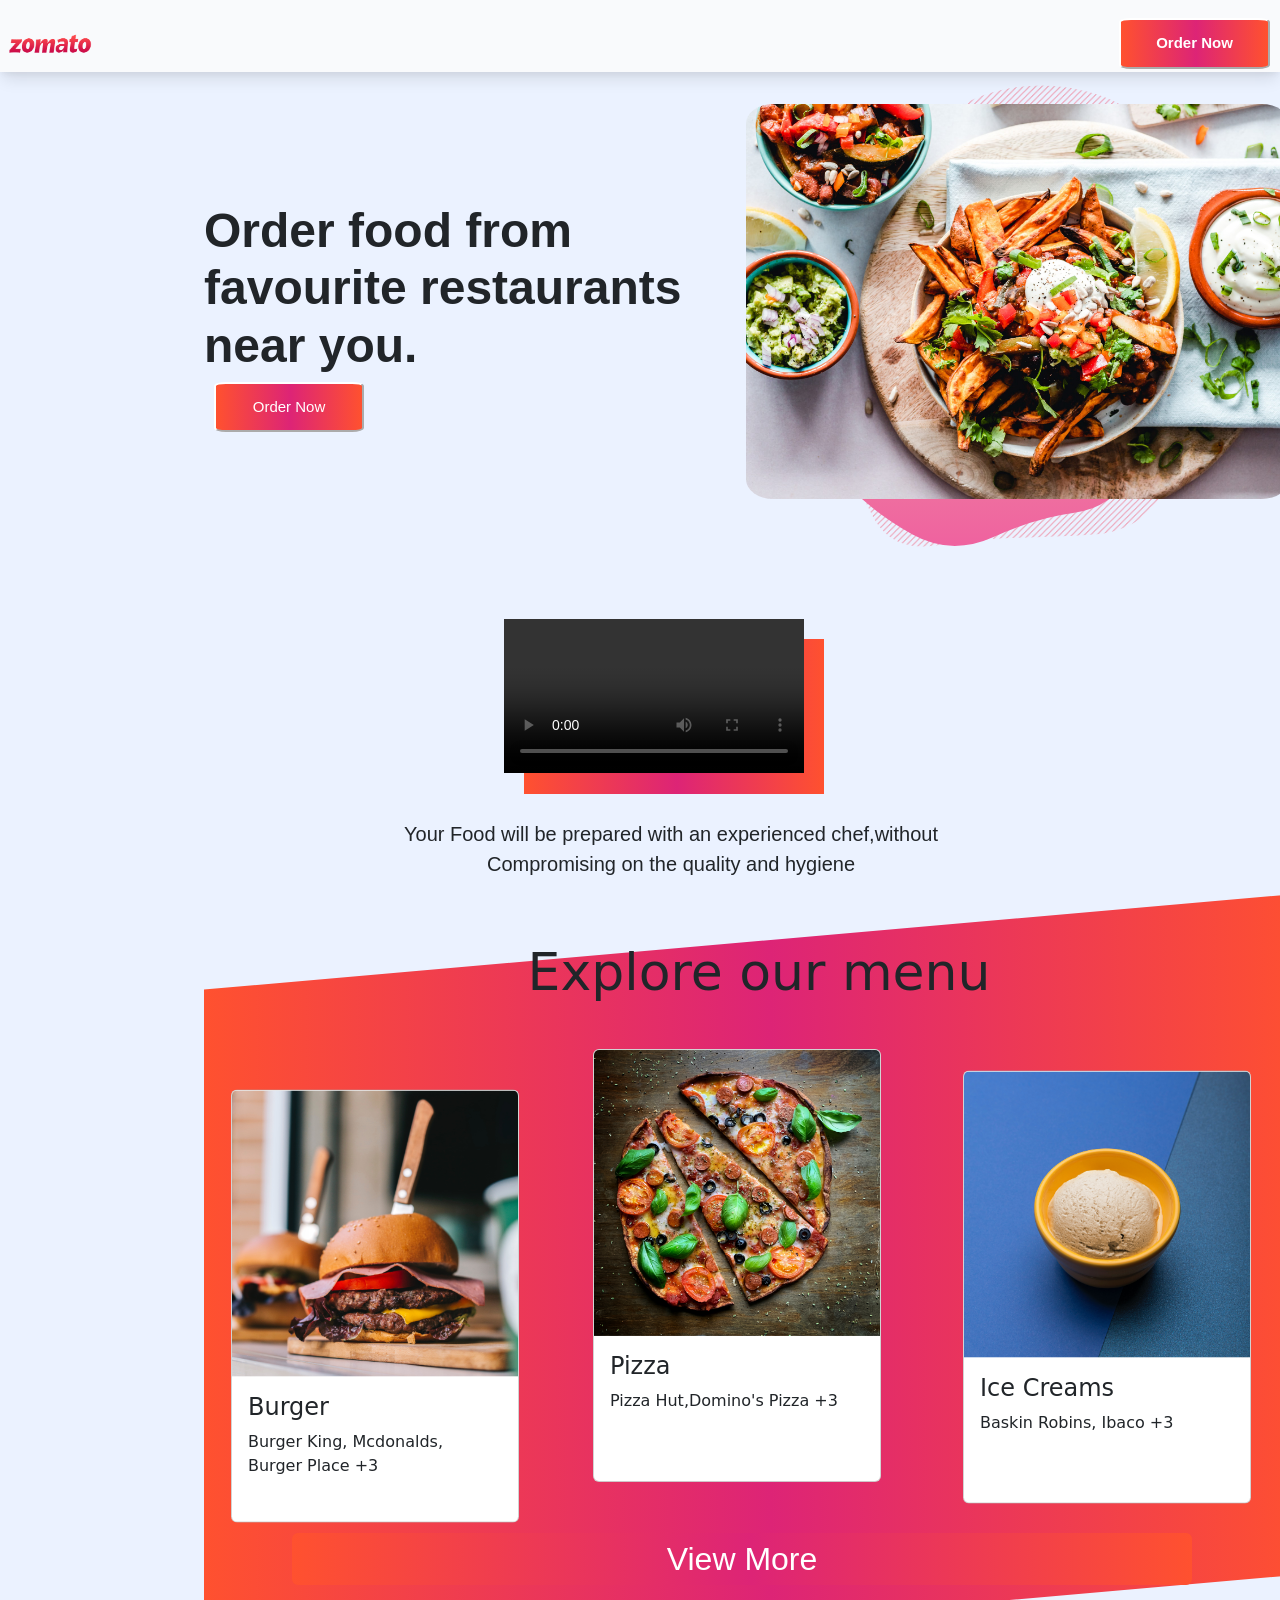
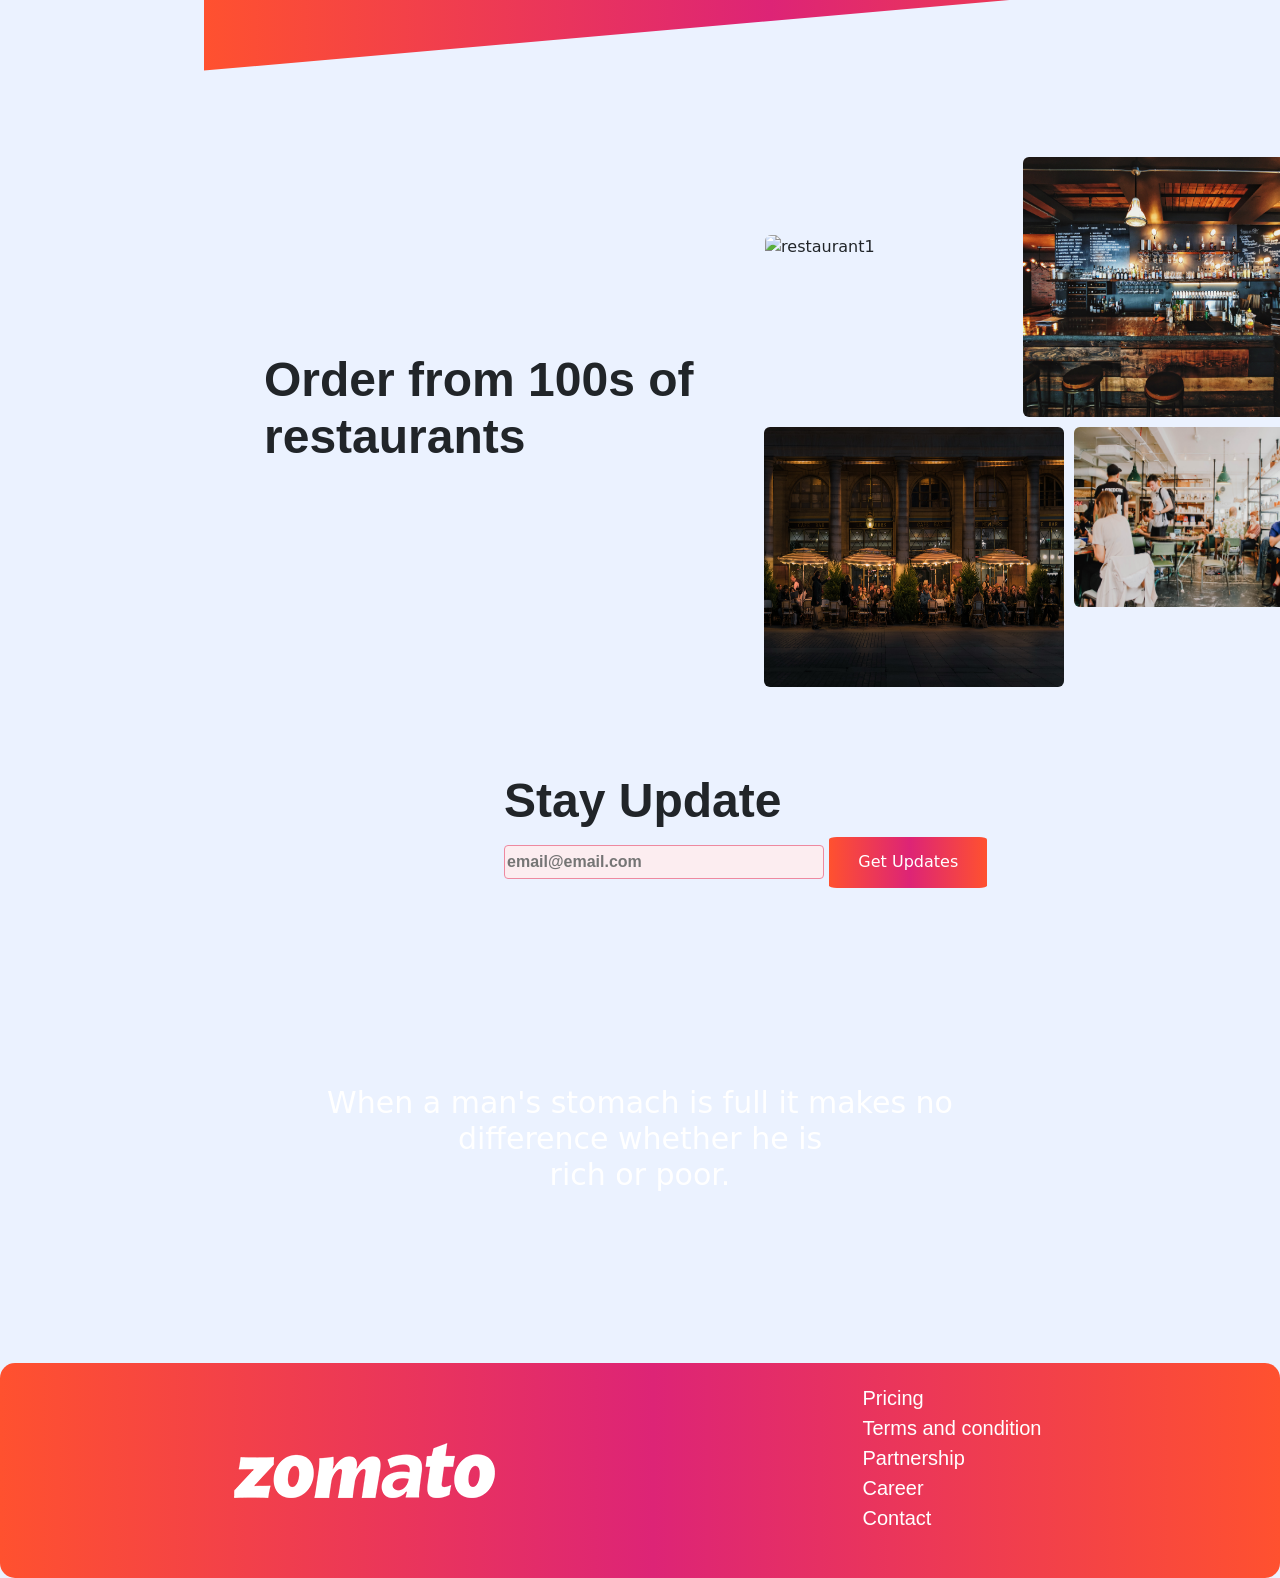
==== index.html @ 7ef114ab "Changed to Index.html" ====
<!DOCTYPE html>
<html lang="en" dir="ltr">
  <head>
    <meta charset="utf-8">
    <meta name="viewport" content="width=divce-width">
    <title>Zomato - Largest Food Delivery Network</title>
    <!-- CSS only -->
<link href="https://cdn.jsdelivr.net/npm/bootstrap@5.1.3/dist/css/bootstrap.min.css" rel="stylesheet" integrity="sha384-1BmE4kWBq78iYhFldvKuhfTAU6auU8tT94WrHftjDbrCEXSU1oBoqyl2QvZ6jIW3" crossorigin="anonymous">
<!-- JavaScript Bundle with Popper -->
<script src="https://cdn.jsdelivr.net/npm/bootstrap@5.1.3/dist/js/bootstrap.bundle.min.js" integrity="sha384-ka7Sk0Gln4gmtz2MlQnikT1wXgYsOg+OMhuP+IlRH9sENBO0LRn5q+8nbTov4+1p" crossorigin="anonymous"></script>
<link rel="stylesheet" href="zomato.css">
  </head>
  <body>
    <header>
      <nav class="navbar">
          <img class="logo" src="logo.png" alt="Zomato">
          <button class="but" type="button" name="button"><b>Order Now</b></button>
      </nav>
    </header>
    <section class="main">
      <div class="div1">
        <h1 class="line1"><b>
          Order food from
          <br>
          favourite restaurants
          <br>
          near you.
        </b>
        </h1>
        <button  class="but" id="line2" type="button" name="button">Order Now</button>
        <img class="food" src="hero.jpg" alt="Food Image">
        <img class="hero1" src="heroShape.svg" alt="heroShape.svg">
        <img  class="hero2" src="herobgpattren.svg" alt="herobgpattren.svg">
      </div>
      <div class="video">
        <video class="video1" width="200px" controls>
          <source src="" type="video/mp4">
        </video>
        <div class="poster">
        </div>
        <p class="font1">
          Your Food will be prepared with an experienced chef,without
          <br>
          Compromising on the quality and hygiene
        </p>
      </div>
      <div class="respect">
      <div class="ex">
        <h1 class="menu">Explore our menu</h1>
        <div class="card" id="card1" style="width: 18rem;">
    <img src="burger.jpg" class="card-img-top" alt="burger">
    <div class="card-body">
      <h4 class="card-text">Burger</h4>
      <p class="card-text">Burger King, Mcdonalds, Burger Place +3</p>
    </div>
  </div>
  <div class="card" id="card2" style="width: 18rem;">
    <img src="pizza.jpg" class="card-img-top" alt="pizza">
    <div class="card-body">
      <h4 class="card-text">Pizza</h4>
      <p class="card-text">Pizza Hut,Domino's Pizza +3</p>
    </div>
  </div>
  <div class="card" id="card3" style="width: 18rem;">
    <img src="iceCream.jpg" class="card-img-top" alt="Ice Creams">
    <div class="card-body">
      <h4 class="card-text">Ice Creams</h4>
      <p class="card-text">Baskin Robins, Ibaco +3</p>
    </div>
  </div>
  </div>
  <div>
  <button class="show" type="button" name="button">View More</button>
</div>
      </div>
      <div class="hotels">
        <div class="Order">
            <h4 class="car"><b>Order from 100s of restaurants</b></h4>
        </div>
        <div class="imagerest">
          <img class="restaurant1"src="restaurant1.jpg" alt="restaurant1">
          <img class="restaurant2"src="restaurant2.jpg" alt="restaurant2">
          <img class="restaurant3"src="restaurant3.jpg" alt="restaurant3">
          <img class="restaurant4"src="restaurant4.jpg" alt="restaurant4">
        </div>
      </div>
  <div class="stay">
    <h1 class="update"><b>Stay Update</b></h1>
      <form class="email" action="index.html" method="post">
        <input class="input" type="email" name="email" value="" placeholder="email@email.com">
        <button class="but2" type="submit" name="button">Get Updates</button>
      </form>
  </div>
  <section class="second">
      <h3 class="text3">
        When a man's stomach is full it makes no difference whether he is
        <br>
        rich or poor.
      </h3>
  </section>
  </section>
    <footer class="footer">
      <img class="endlogo" src="logo.png" alt="Logo">
      <ul class="listitem">
        <li>Pricing</li>
        <li>Terms and condition</li>
        <li>Partnership</li>
        <li>Career</li>
        <li>Contact</li>
      </ul>
    </footer>
  </body>
</html>
---- zomato.css ----
header{
  background-color: #F9FAFC;
}
body{
    background-color: #EBF2FF;
}
.main{
  margin: 0px 189px;
  padding: 0px 15px;

}
.navbar{
  height: 71.9px;
  display: flex;
  justify-content: space-between;
  box-shadow: 0 10px 15px -3px rgb(0 0 0 / 10%), 0 4px 6px -2px rgb(0 0 0 / 5%);
}
.logo{
  width: 100px;
  height: 71px;
}
.but{
  background-image: linear-gradient( to right, #ff512f 0%, #dd2476 51%, #ff512f 100% );
  border-radius: 8%;
  width: 151px;
  height: 50.4px;
  margin: 10px;
  font-size: 15px;
  color: white;
  font-family: Arial;
  border-color: white;
  transition-property: all;
  transition-duration: 2s;
  transition-delay: 0.5s;
}

.but:hover{
  background-image: linear-gradient( to right, #ff512f 0%, #dd2476 100%, #ff512f 51% );
}
.div1{
  position: relative;
  width: 1110px;
  height: 547px

}
.food{
  width: 543px;
  height: 394.99px;
  position: absolute;
  top: 32px;
  right: 25px;
  border-radius: 5%;

}
.hero1{
  width: 543px;
  height: 500px;
  position: absolute;
  right: 25px;
  z-index: -1;
}
.hero2{
  width: 543px;
  height: 518px;
  position: absolute;
  right: 25px;
  z-index: -2;
}

.line1{
  font-size: 48px;
  font-family: sans-serif;
  position: absolute;
  top: 130px;

}
#line2{
  position: absolute;
  top: 300px;
  width: 150px;
  height: 50.4px;
}
.video{
  width: 1110px;
  height: 236.8px;
  margin-bottom: 85px;
  position: relative;
}
.video1{
  width: 300px;
  height: 154px;
  position: absolute;
  left: 300px;
}
.font1{
  font-size: 20px;
  font-weight: lighter;
  font-family: sans-serif;
  position: absolute;
  top: 200px;
  left: 200px;
  text-align: center;
}
.poster{
  width: 300px;
  height: 155px;
  background-image: linear-gradient( to right, #ff512f 0%, #dd2476 51%, #ff512f 100% );
  position: absolute;
  top: 20px;
  left: 320px;
  z-index: -1;
}
.respect{
  width: 1110px;
  height: 681px;
}
.ex{
  width: 1110px;
  height: 681px;
  transform: skewY(-5deg);
  background-image: linear-gradient( to right, #ff512f 0%, #dd2476 51%, #ff512f 100% );
  z-index: -1;
  position: relative;

}
.card{
  width: 666px;
  height: 433px;
  transform: skewY(5deg);
  display: inline-block;
  margin: 10px;
}
.cardtext{
  width: 333px;
  height: 100px;
}
#card1{
  position: absolute;
  top: 105px;
  right: 785px;

}
#card2{
  position: absolute;
  top: 96px;
  right: 423px;
}
#card3{
  position: absolute;
  top: 150px;
  right: 53px;

}
.menu{
  transform: skewY(5deg);
  text-align: center;
  font-size: 52px;
}
.show{
  position: absolute;
  width: 900px;
  height: 52px;
  align-items: baseline;
  justify-content: center;
  top: 1533px;
  left: 292px;
  font-size: 32px;
  font-family: "Merriweather", sans-serif;
  border-style: none;
  border-radius: 6px;
  border: 0px;
  color: white;
  background-image: linear-gradient( to right, #ff512f 0%, #dd2476 51%, #ff512f 100% );
  transition-property: all;
  transition-duration: 2s;
}
.show:hover{
  background: white;
  color:  #dd2476;
}
.hotels{
  width: 1110px;
  height: 650px;
  margin: 50px;
}
.Order{
  width: 555px;
  display: inline-block;
  position: relative;
}
.car{
  position: absolute;
  font-size: 48px;
  font-family: "Merriweather", sans-serif;
  top: 262px;
  left: 10px;
}
.imagerest{
  display: inline-block;
  position: relative;
}
.restaurant1{
  width: 250px;
  height: 180px;
  position: absolute;
  top: 146px;
  left: -49px;
  border-radius: 6px;

}
.restaurant2{
  width: 300px;
  height: 260px;
  position: absolute;
  top: 68px;
  right: -509px;
  border-radius: 6px;


}
.restaurant3{
  width: 250px;
  height: 180px;
  position: absolute;
  top: 338px;
  right: -510px;
  border-radius: 6px;

}
.restaurant4{
  width: 300px;
  height: 260px;
  position: absolute;
  top: 338px;
  right: -250px;
  border-radius: 6px;
}
.stay{
  width: 1110px;
  height: 148.4px;
  margin-bottom: 68px;
  margin-left: 300px;
}
.update{
  font-size: 48px;
  font-family: sans-serif;
}
.email{
  width: 498.25px;
  height: 70.4px;
}
.input{
  width: 320px;
  height: 34px;
  border: 1px solid #ee89a0;
  background-color: #fcedf0;
  border-radius: 4px;
  font-family: sans-serif;
  font-weight: 700;
}
.but2{
  width: 158.4px;
  height: 50.4px;
  color: white;
  background-image: linear-gradient( to right, #ff512f 0%, #dd2476 51%, #ff512f 100% );
  border-style: none;
  border-radius: 5%;
}
.second{
  margin-bottom: 65px;
  padding: 97px;
  background-image: url("https://images.unsplash.com/photo-1522336572468-97b06e8ef143?ixid=MnwxMjA3fDB8MHxwaG90by1wYWdlfHx8fGVufDB8fHx8&ixlib=rb-1.2.1&auto=format&fit=crop&w=755&q=80");
  border-radius:17px;
  background-repeat: no-repeat;
  background-size: 1115px 350px;
}
.text3{
  color: white;
  text-align: center;
  font-size: 30px;

}
.footer{
    background-image: linear-gradient( to right, #ff512f 0%, #dd2476 51%, #ff512f 100% );
    display: flex;
    justify-content: space-around;
    border-radius: 15px;
}
.listitem{
  list-style-type: none;
  font-size: 20px;
  font-family: sans-serif;
  color: white;
  margin-top: 20px;
  margin-right: 85px;
}
.endlogo{
  margin-left: 50px;
  filter: brightness(0) invert(1);
}
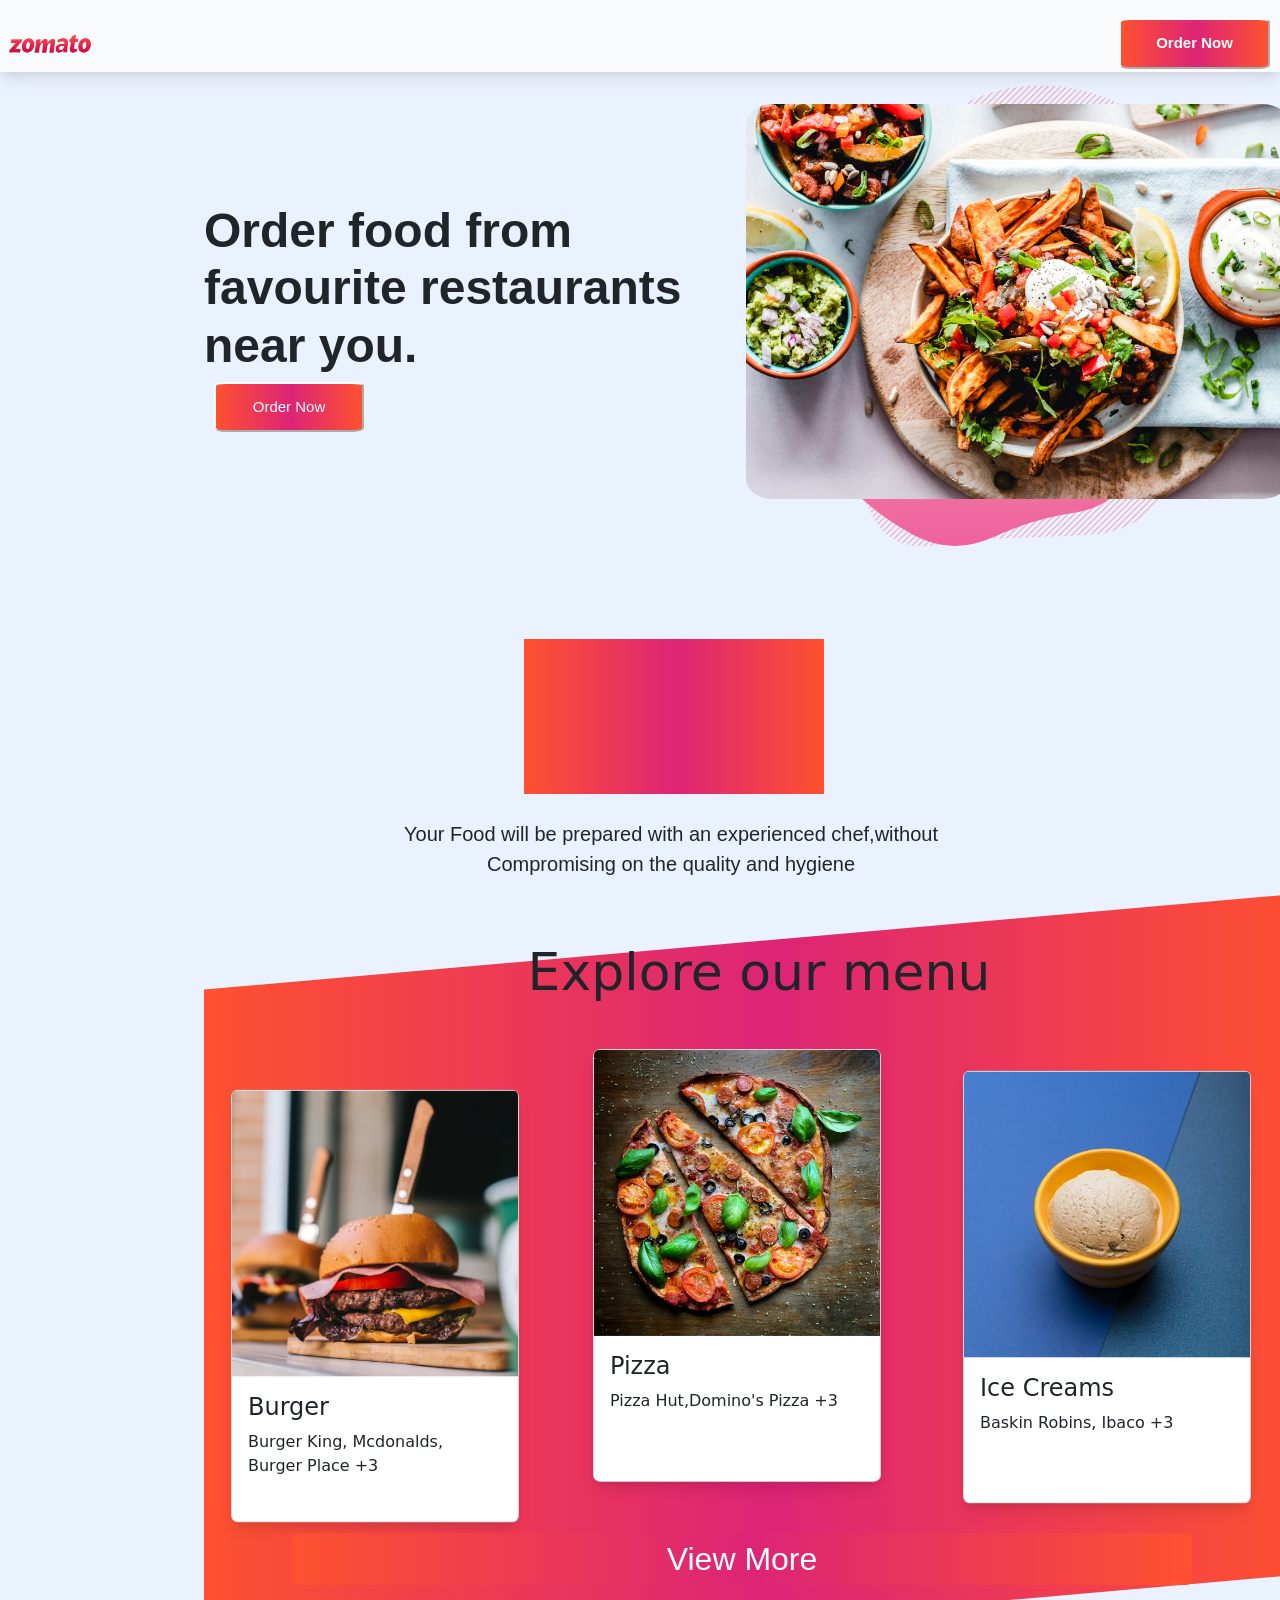
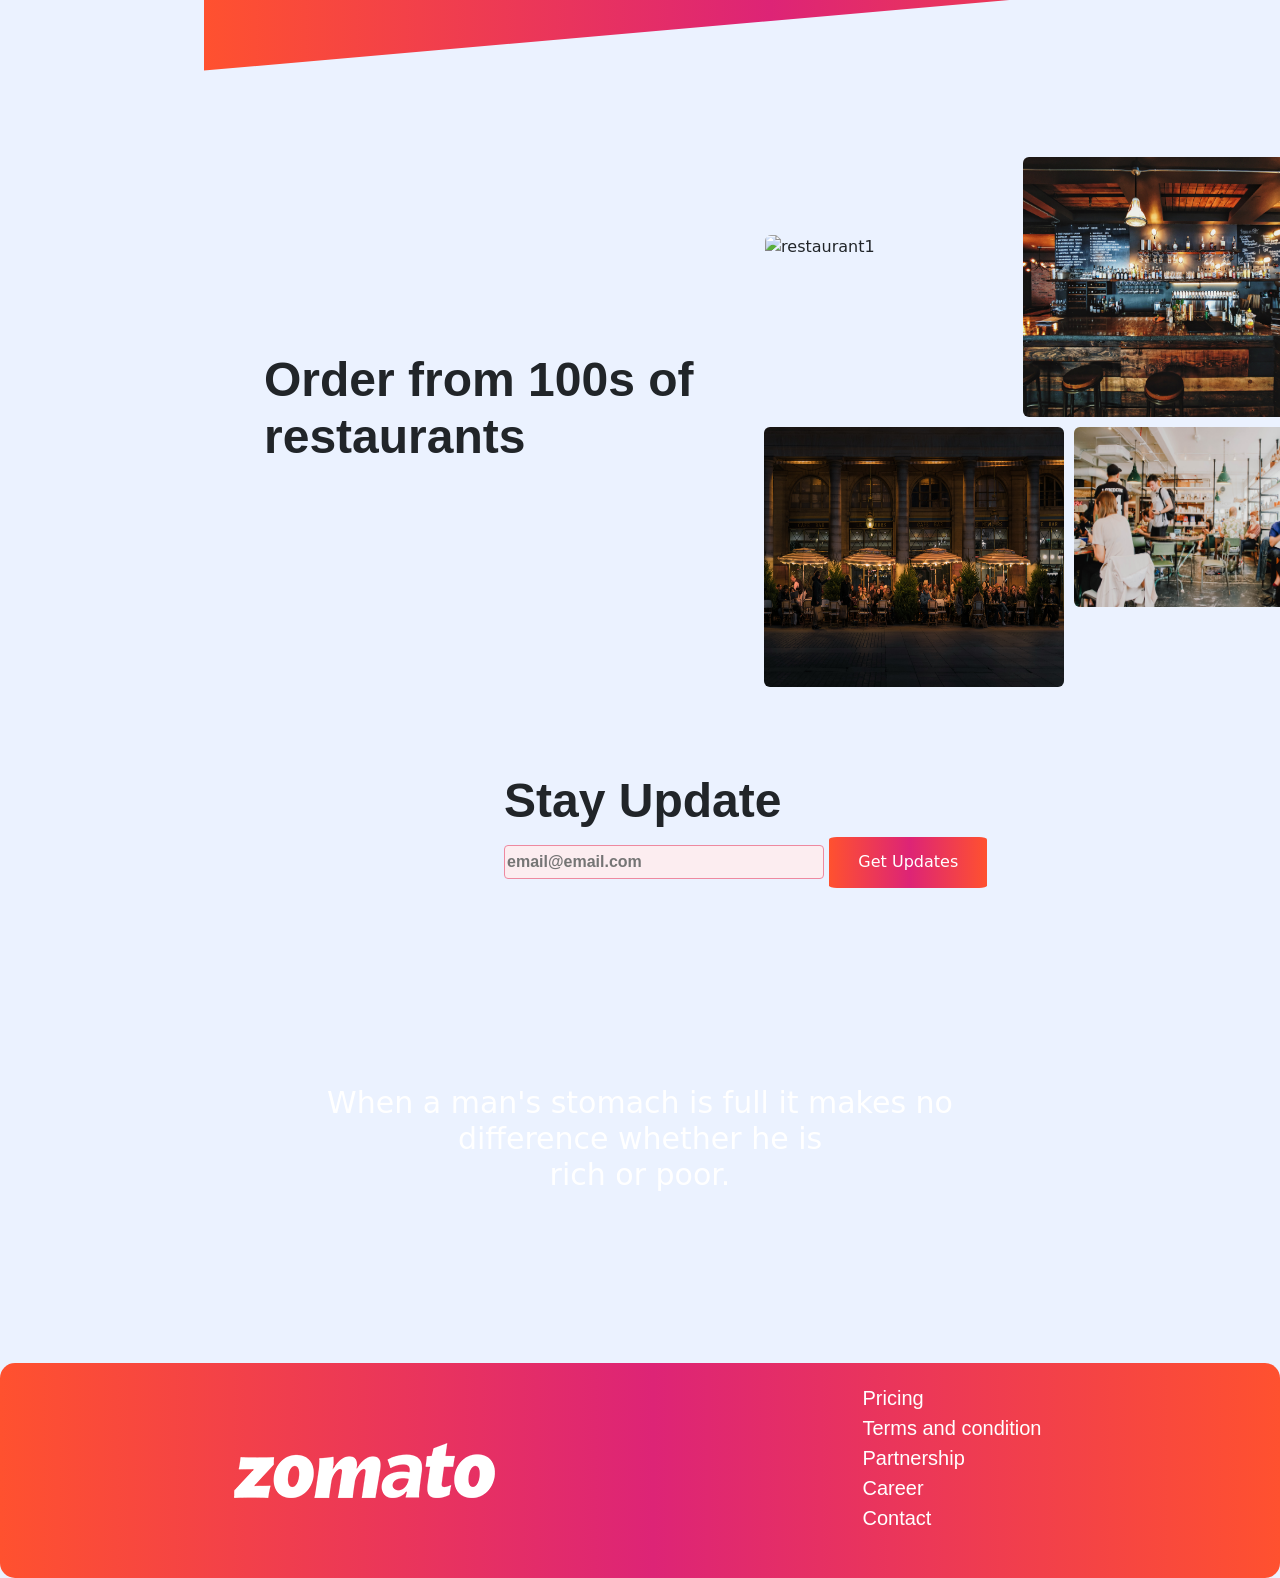
==== commit 056f369b: "Added video" ====
--- a/index.html
+++ b/index.html
@@ -33,9 +33,7 @@
         <img  class="hero2" src="herobgpattren.svg" alt="herobgpattren.svg">
       </div>
       <div class="video">
-        <video class="video1" width="200px" controls>
-          <source src="" type="video/mp4">
-        </video>
+        <iframe class="video1" src="https://player.vimeo.com/video/323795266" width="200px" height="154px" allow="autoplay;fullscreen;picture-in-picture"></iframe>
         <div class="poster">
         </div>
         <p class="font1">
--- a/zomato.css
+++ b/zomato.css
@@ -129,6 +129,7 @@
   transform: skewY(5deg);
   display: inline-block;
   margin: 10px;
+  border-radius: 7px;
 }
 .cardtext{
   width: 333px;
@@ -138,17 +139,21 @@
   position: absolute;
   top: 105px;
   right: 785px;
+  box-shadow: 0 10px 15px -3px rgb(0 0 0 / 10%), 0 4px 6px -2px rgb(0 0 0 / 5%);
+
 
 }
 #card2{
   position: absolute;
   top: 96px;
   right: 423px;
+  box-shadow: 0 10px 15px -3px rgb(0 0 0 / 10%), 0 4px 6px -2px rgb(0 0 0 / 5%);
 }
 #card3{
   position: absolute;
   top: 150px;
   right: 53px;
+  box-shadow: 0 10px 15px -3px rgb(0 0 0 / 10%), 0 4px 6px -2px rgb(0 0 0 / 5%);
 
 }
 .menu{
@@ -236,7 +241,7 @@
   border-radius: 6px;
 }
 .stay{
-  width: 1110px;
+  width: 1000px;
   height: 148.4px;
   margin-bottom: 68px;
   margin-left: 300px;
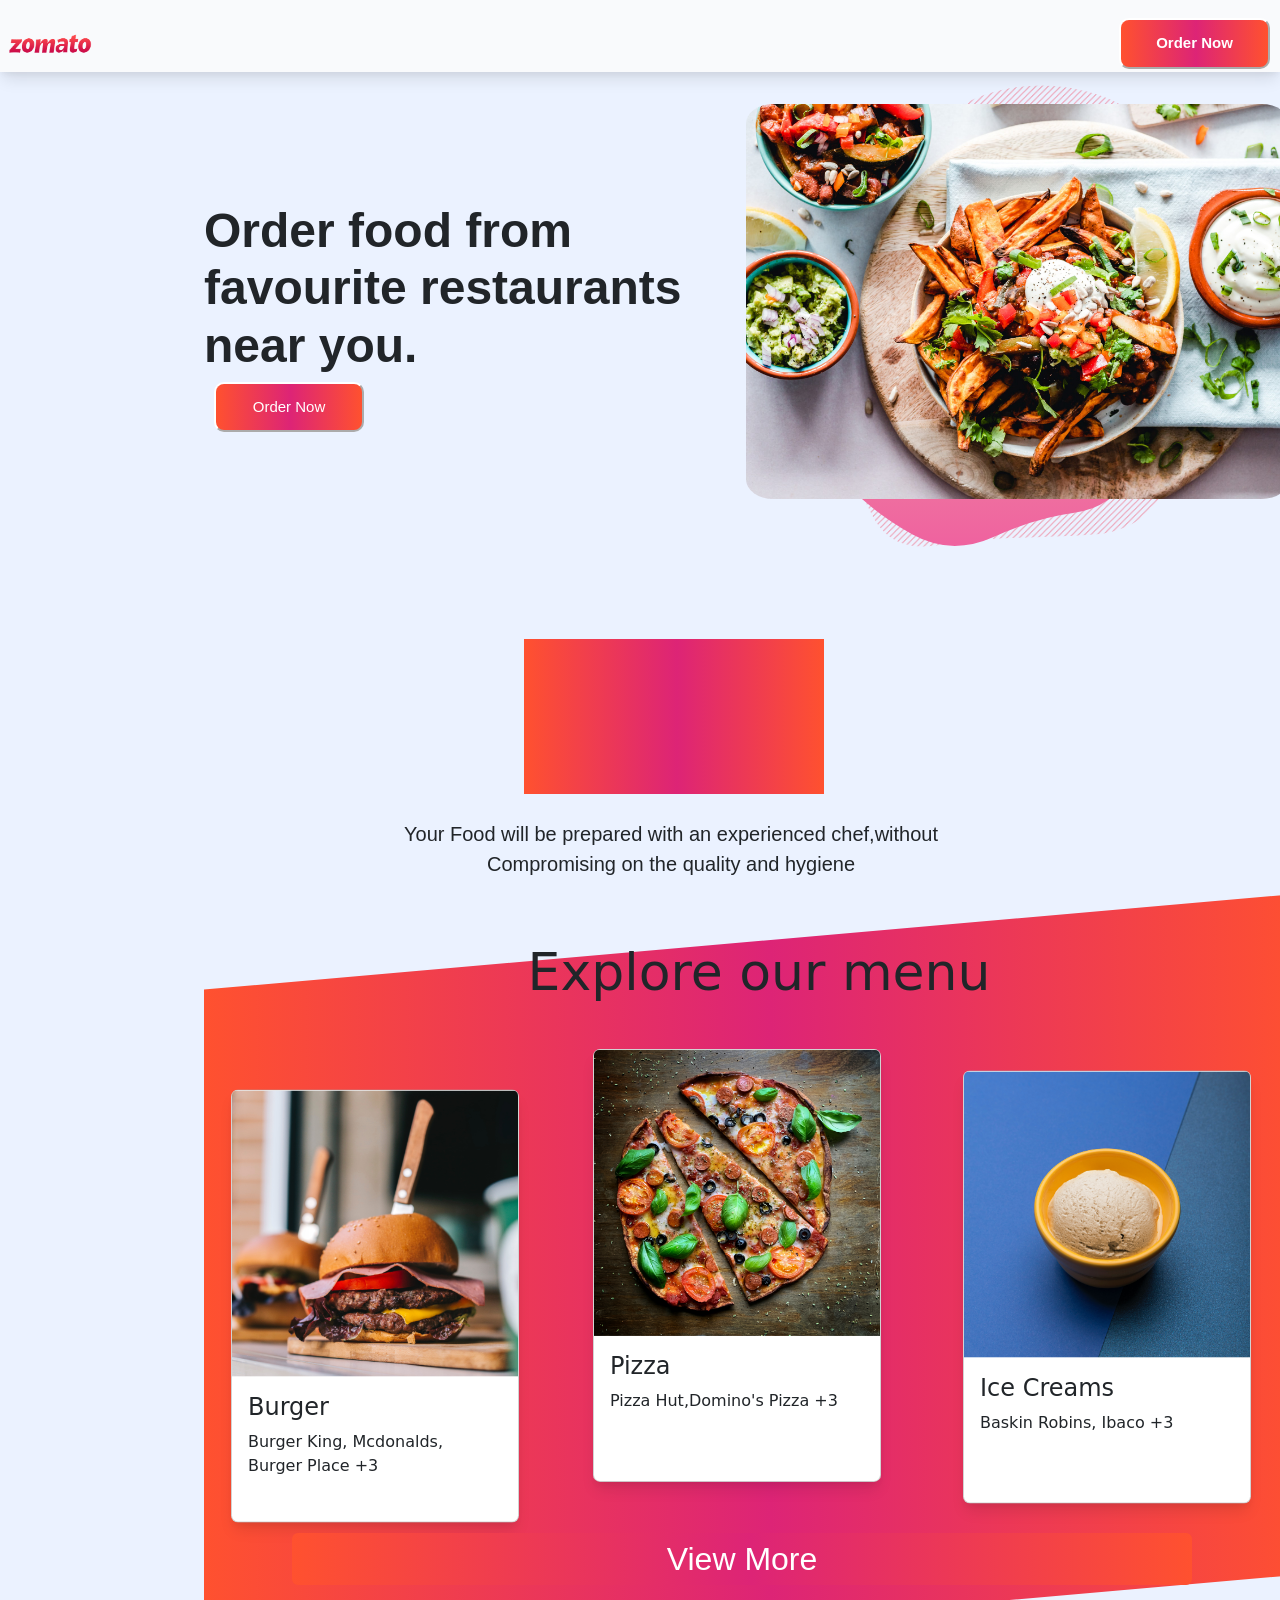
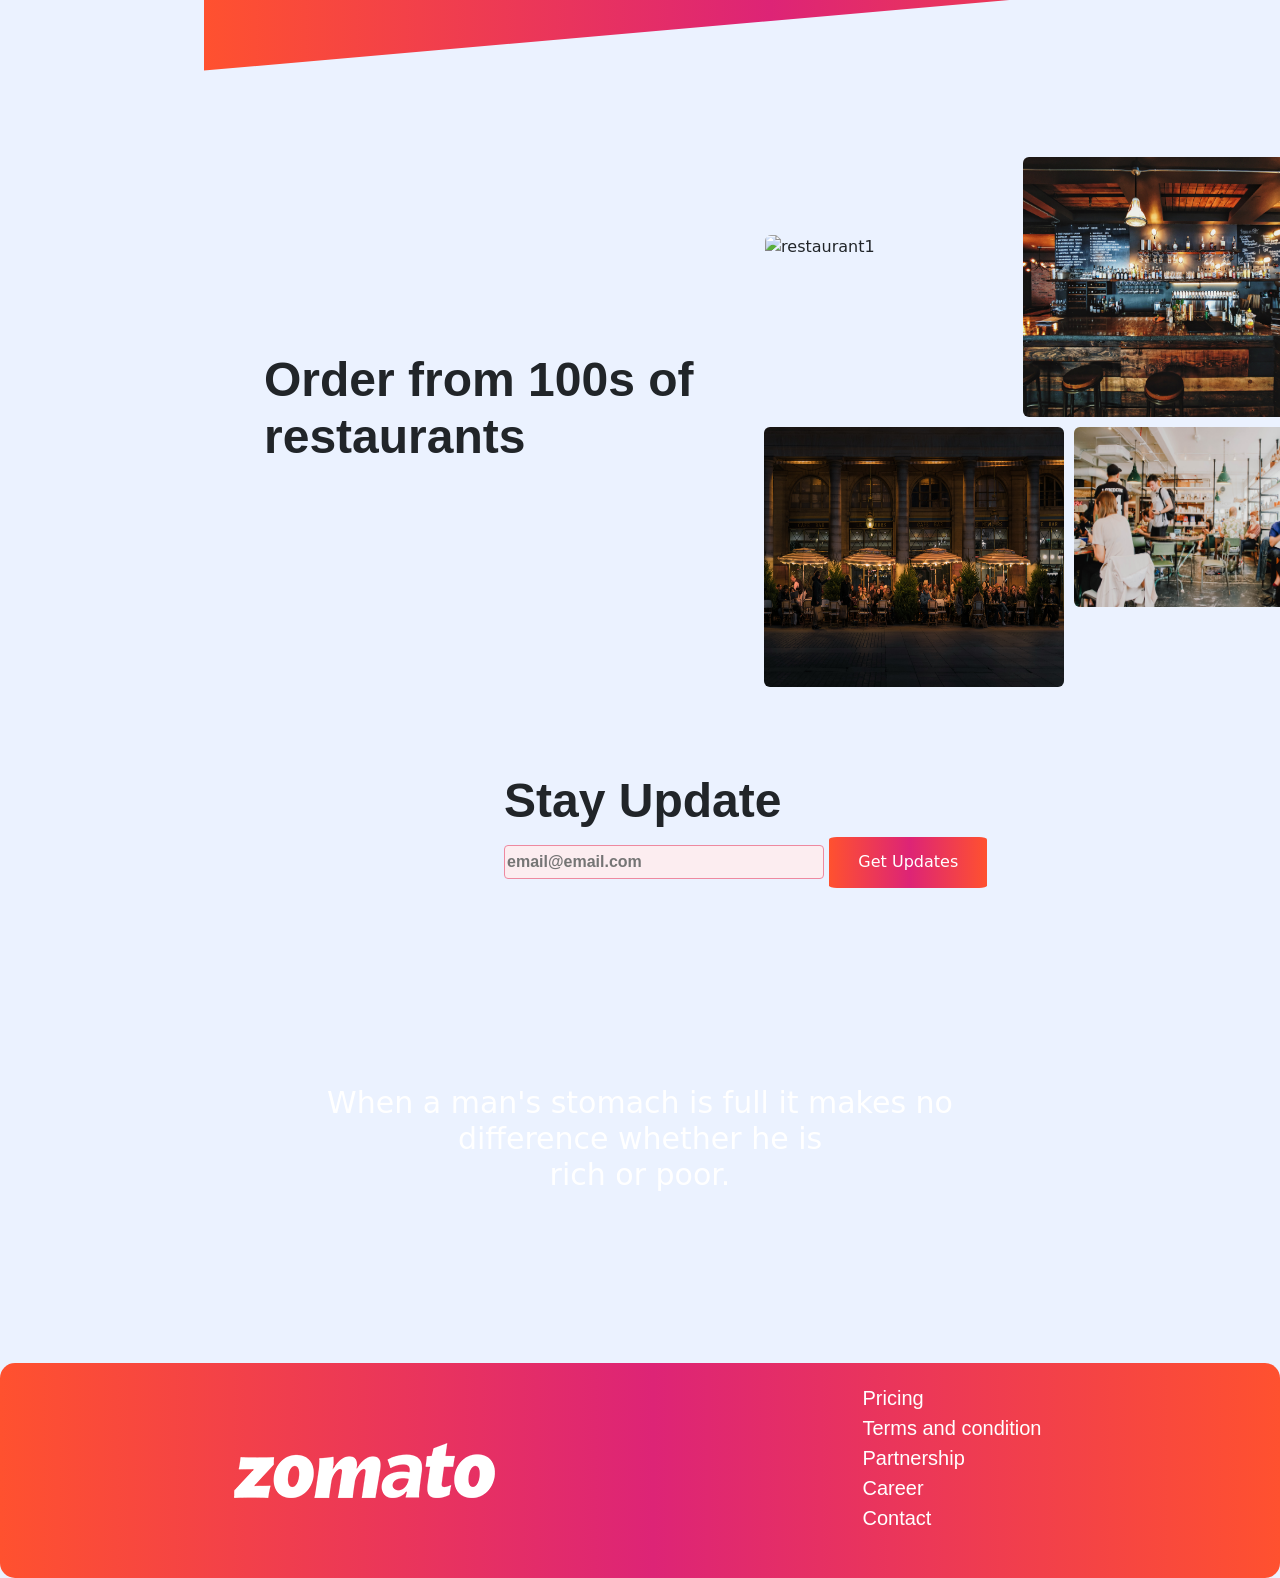
==== commit dd6d2492: "Commit" ====
--- a/index.html
+++ b/index.html
@@ -2,7 +2,7 @@
 <html lang="en" dir="ltr">
   <head>
     <meta charset="utf-8">
-    <meta name="viewport" content="width=divce-width">
+    <meta name="viewport" content="width=divce-width, initial-scale=1.0">
     <title>Zomato - Largest Food Delivery Network</title>
     <!-- CSS only -->
 <link href="https://cdn.jsdelivr.net/npm/bootstrap@5.1.3/dist/css/bootstrap.min.css" rel="stylesheet" integrity="sha384-1BmE4kWBq78iYhFldvKuhfTAU6auU8tT94WrHftjDbrCEXSU1oBoqyl2QvZ6jIW3" crossorigin="anonymous">
--- a/zomato.css
+++ b/zomato.css
@@ -21,7 +21,7 @@
 }
 .but{
   background-image: linear-gradient( to right, #ff512f 0%, #dd2476 51%, #ff512f 100% );
-  border-radius: 8%;
+  border-radius: 10px;
   width: 151px;
   height: 50.4px;
   margin: 10px;
